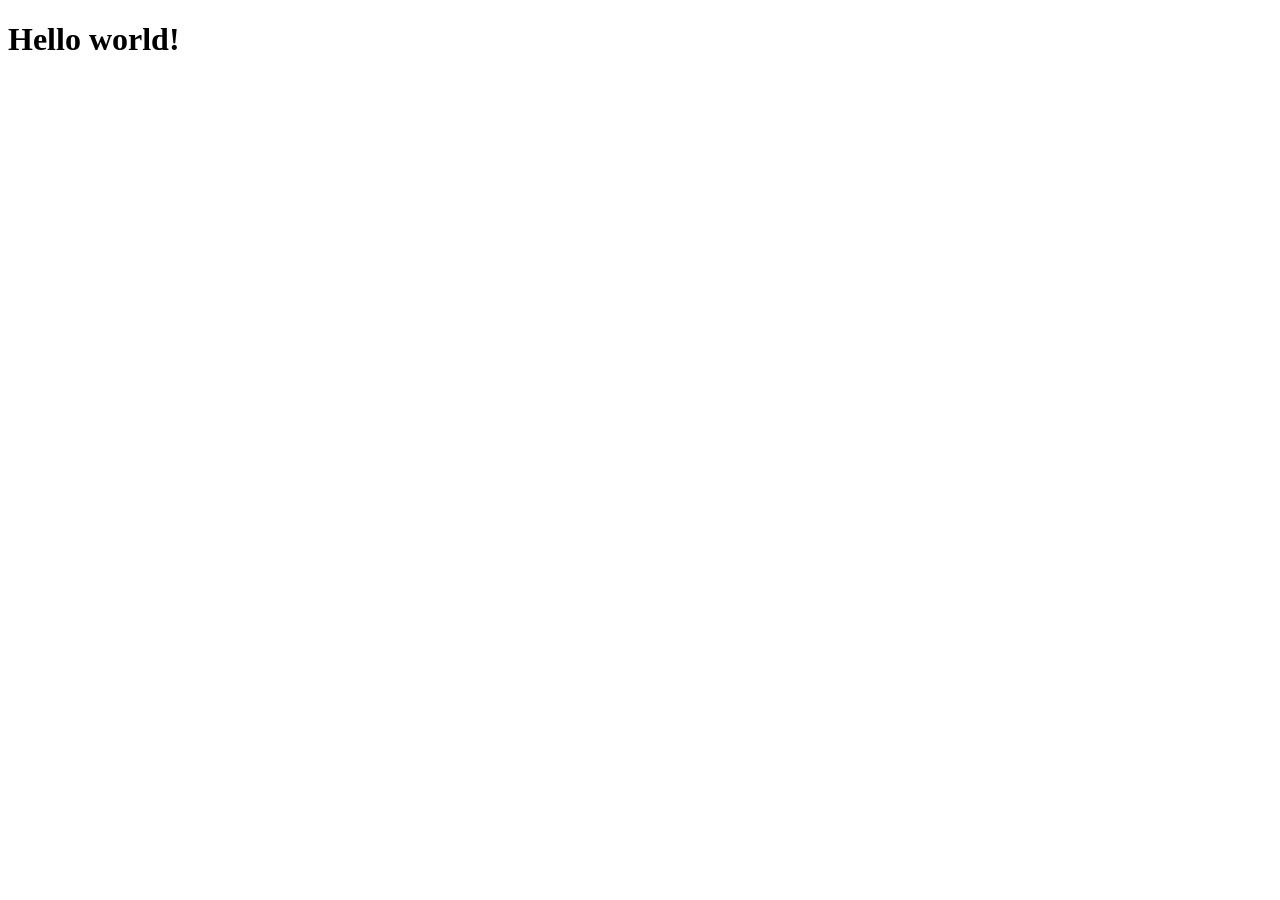
==== index.html @ 7daef197 "ready for deploy" ====
<!doctype html>
<html>
<head>
  <meta charset="utf-8">
  <title>DeployTest</title>
  <base href="/">

  <meta name="viewport" content="width=device-width, initial-scale=1">
  <link rel="icon" type="image/x-icon" href="favicon.ico">
<link href="styles.d41d8cd98f00b204e980.bundle.css" rel="stylesheet"/></head>
<body>
  <dplt-root>Loading...</dplt-root>
<script type="text/javascript" src="inline.7e8ec5a4095b8fdb2c7c.bundle.js"></script><script type="text/javascript" src="polyfills.1c33de2f487bec257c47.bundle.js"></script><script type="text/javascript" src="vendor.839bb4415bcbc1e320fb.bundle.js"></script><script type="text/javascript" src="main.d7e59bf154851430f9c0.bundle.js"></script></body>
</html>
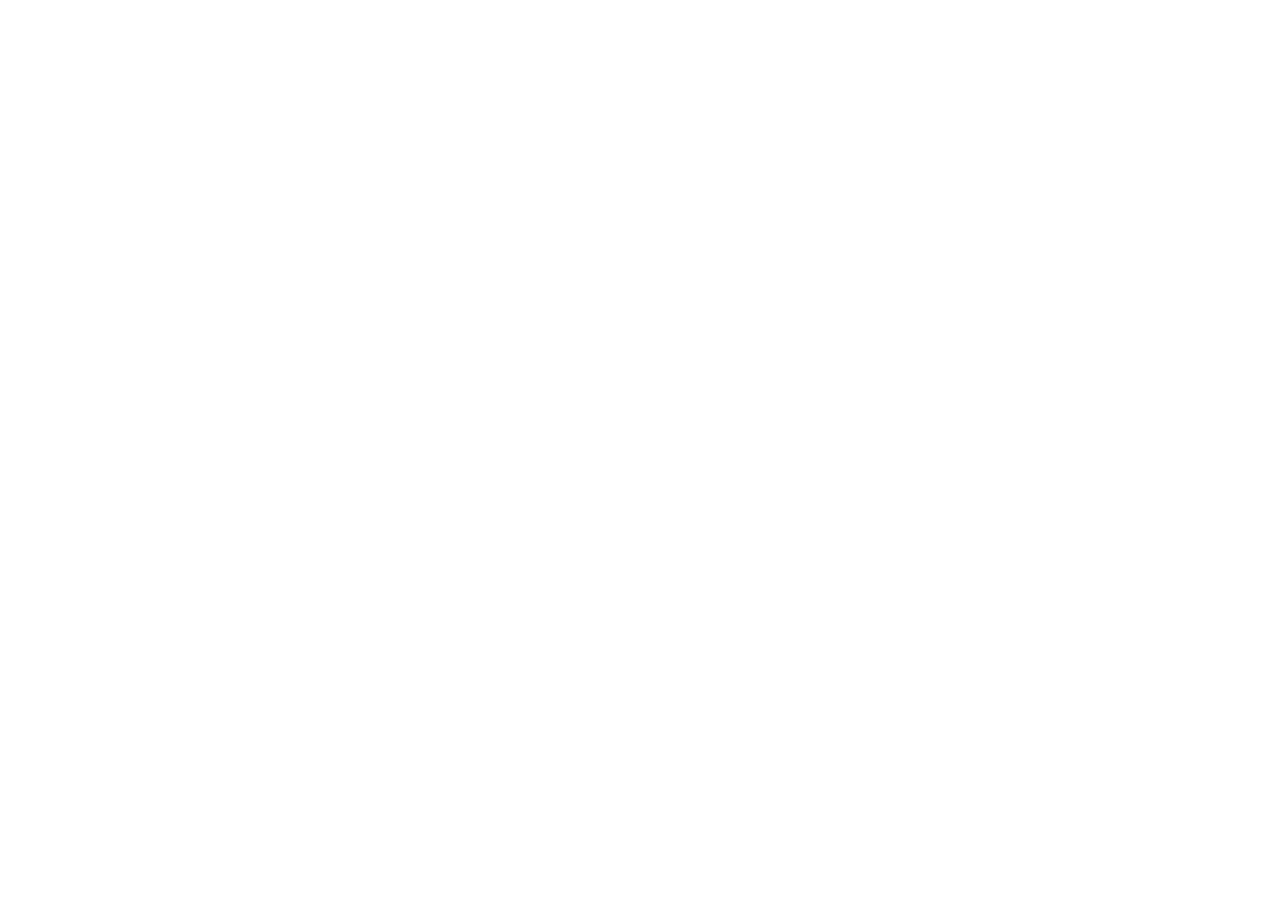
==== commit bd5dd0b1: "Publish from curriculum@2382e33" ====
--- a/index.html
+++ b/index.html
@@ -1,14 +1,56 @@
 <!doctype html>
-<html>
+<html lang="fr">
 <head>
-  <meta charset="utf-8">
-  <title>DeployTest</title>
-  <base href="/">
-
-  <meta name="viewport" content="width=device-width, initial-scale=1">
-  <link rel="icon" type="image/x-icon" href="favicon.ico">
-<link href="styles.d41d8cd98f00b204e980.bundle.css" rel="stylesheet"/></head>
+<meta charset="utf-8">
+<meta name="viewport" content="width=device-width, initial-scale=1">
+<title>Souleymane Harouna Mato</title>
+<meta http-equiv="refresh" content="0; url=https://souleymatoo.github.io/curriculum-page/">
+<link rel="canonical" href="https://souleymatoo.github.io/curriculum-page/">
+<meta name="description" content="CV de Souleymane Harouna Mato — Lead développeur Java / Spring · IA agentique">
+<style>
+  :root { --accent: #1f4e79; --bg: #eef1f5; --ink: #1a1d21; --soft: #4a5058; }
+  * { box-sizing: border-box; }
+  body {
+    margin: 0;
+    min-height: 100vh;
+    display: grid;
+    place-items: center;
+    font-family: Inter, "Helvetica Neue", Arial, sans-serif;
+    background: var(--bg);
+    color: var(--ink);
+    padding: 24px;
+  }
+  main {
+    max-width: 420px;
+    text-align: center;
+    background: #fff;
+    border-radius: 14px;
+    padding: 36px 28px;
+    box-shadow: 0 1px 2px rgba(16, 24, 40, 0.06), 0 12px 32px rgba(16, 24, 40, 0.09);
+  }
+  h1 { margin: 0 0 8px; font-size: 1.35rem; color: var(--accent); letter-spacing: -0.02em; }
+  p { margin: 0 0 20px; color: var(--soft); line-height: 1.5; font-size: 0.95rem; }
+  a.btn {
+    display: inline-block;
+    background: var(--accent);
+    color: #fff;
+    text-decoration: none;
+    font-weight: 600;
+    font-size: 0.92rem;
+    padding: 10px 16px;
+    border-radius: 8px;
+  }
+  a.btn:hover { filter: brightness(1.08); }
+</style>
+<script>
+  location.replace("https://souleymatoo.github.io/curriculum-page/");
+</script>
+</head>
 <body>
-  <dplt-root>Loading...</dplt-root>
-<script type="text/javascript" src="inline.7e8ec5a4095b8fdb2c7c.bundle.js"></script><script type="text/javascript" src="polyfills.1c33de2f487bec257c47.bundle.js"></script><script type="text/javascript" src="vendor.839bb4415bcbc1e320fb.bundle.js"></script><script type="text/javascript" src="main.d7e59bf154851430f9c0.bundle.js"></script></body>
+<main>
+  <h1>Souleymane Harouna Mato</h1>
+  <p>Redirection vers le CV…</p>
+  <a class="btn" href="https://souleymatoo.github.io/curriculum-page/">Ouvrir le CV</a>
+</main>
+</body>
 </html>
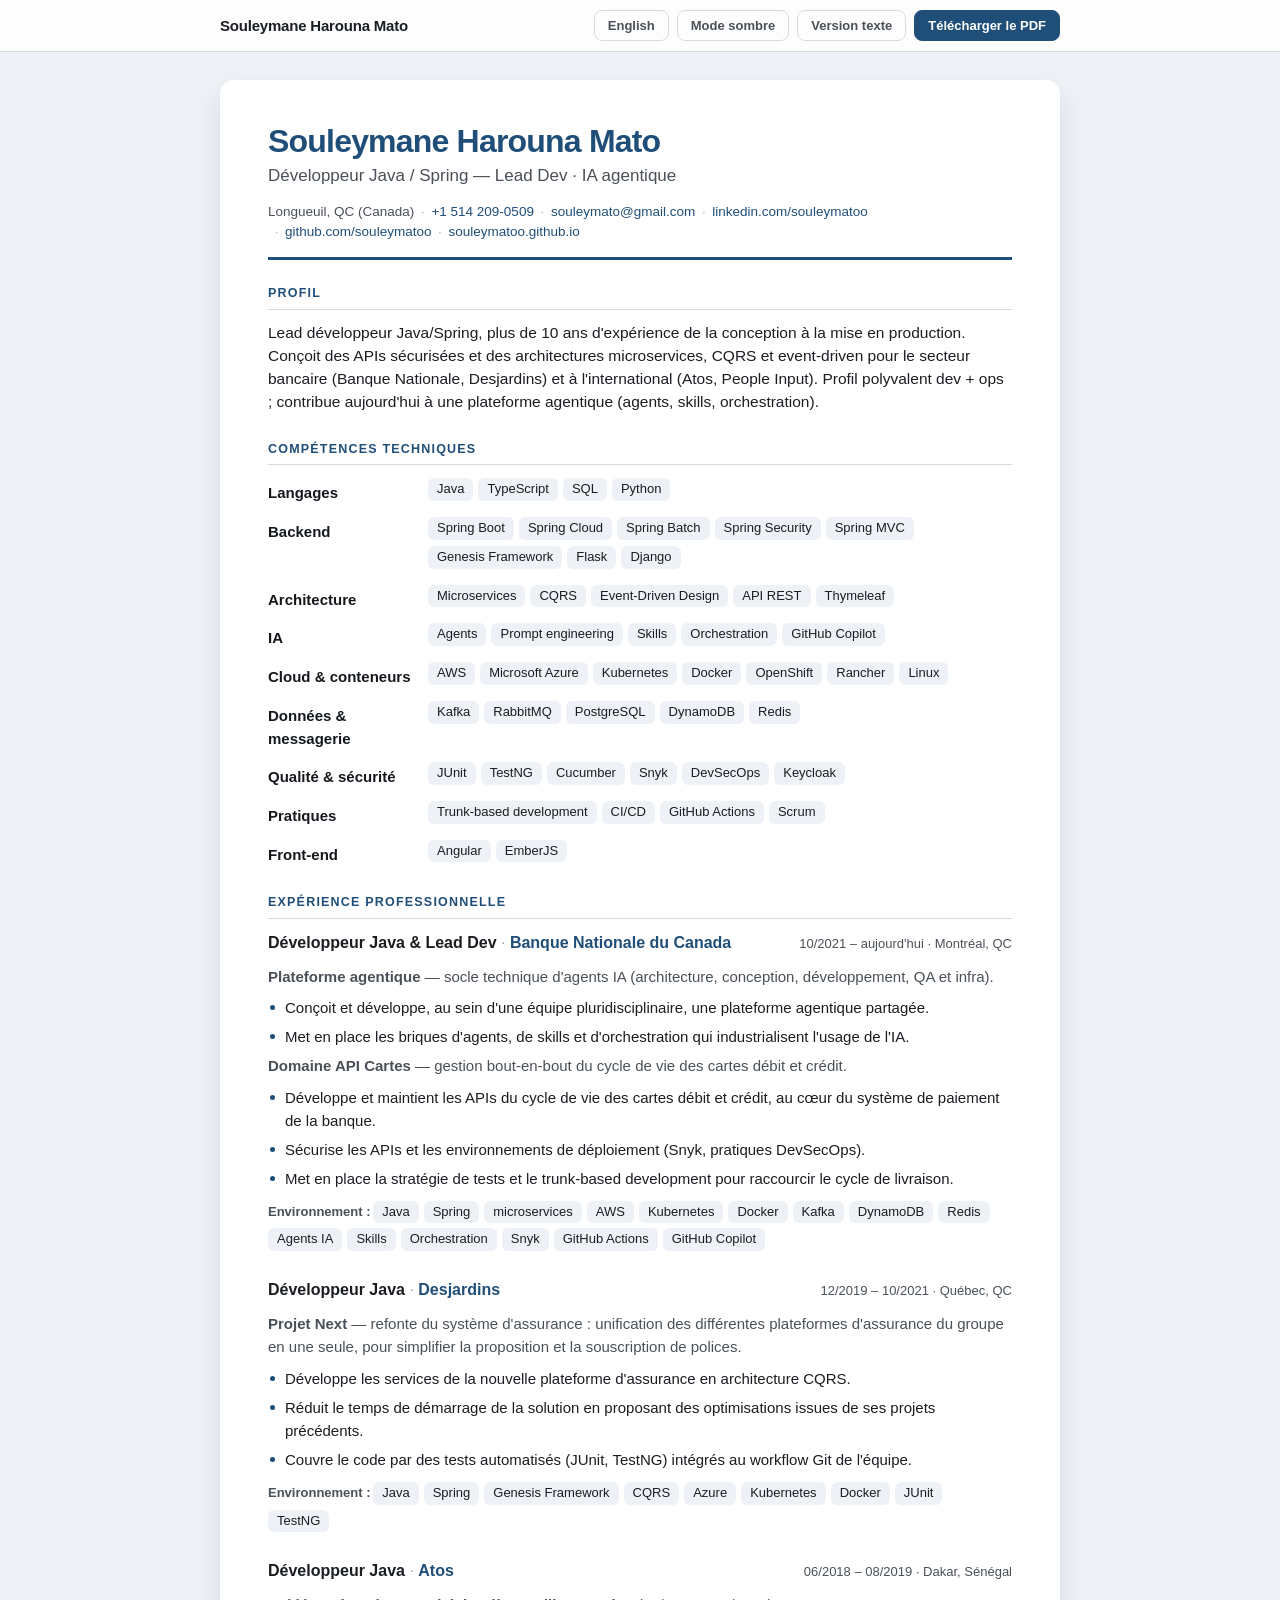
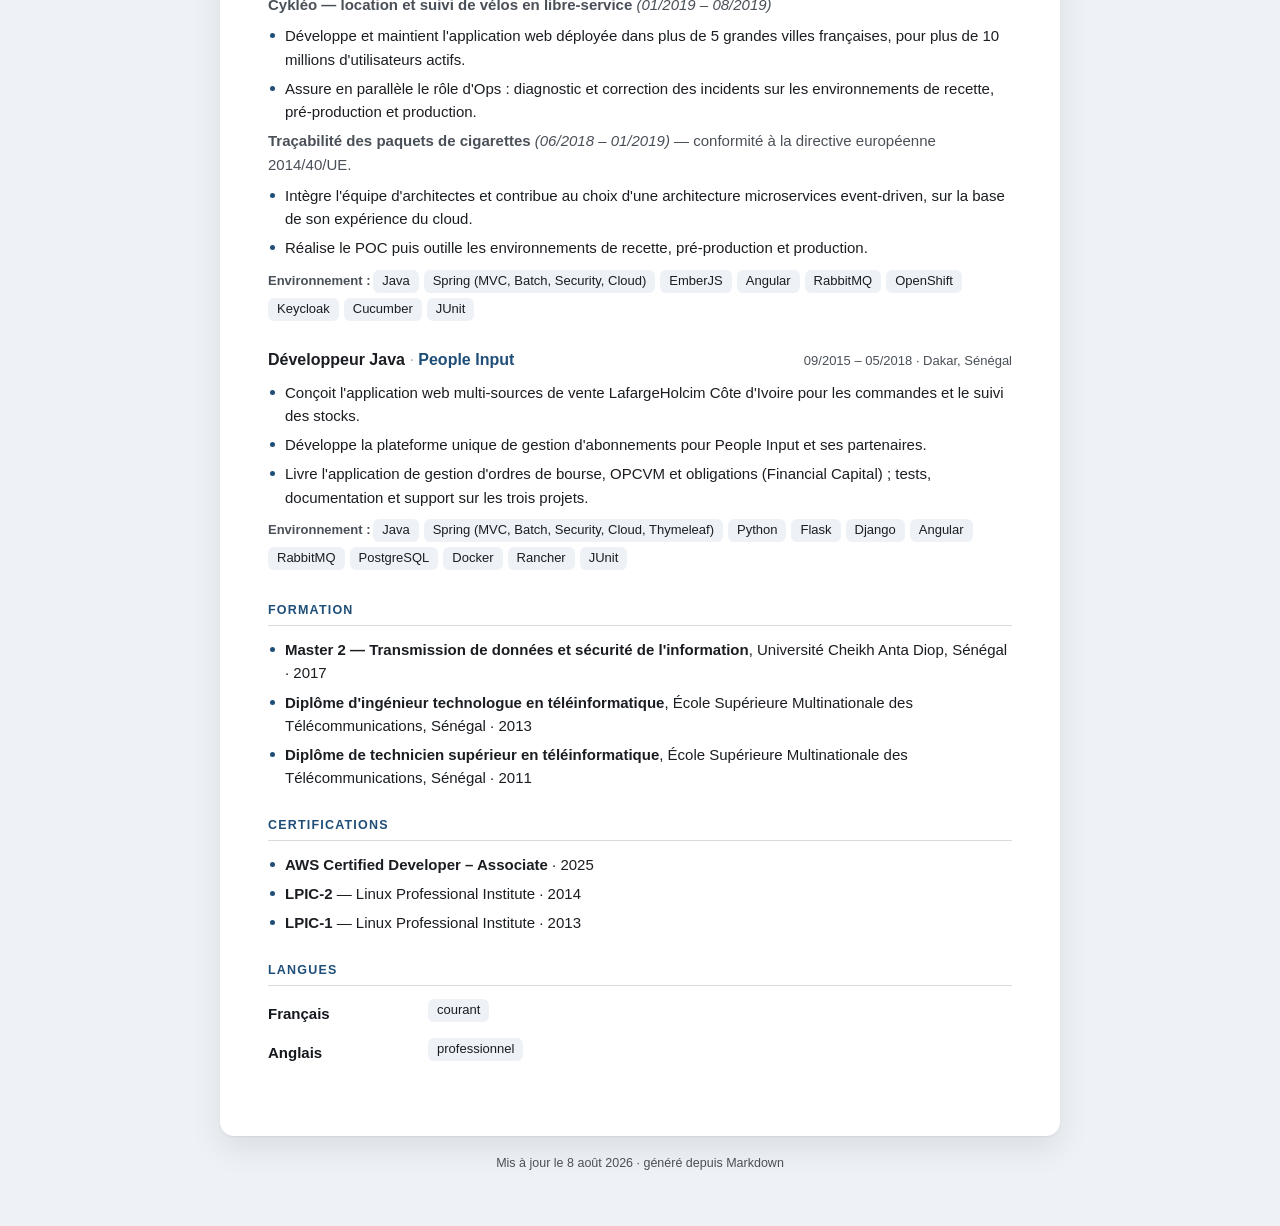
==== commit a9f4b2b0: "Publish from curriculum@72597ad" ====
--- a/index.html
+++ b/index.html
@@ -1,56 +1,193 @@
 <!doctype html>
-<html lang="fr">
+<html lang="fr" data-theme="light">
 <head>
 <meta charset="utf-8">
 <meta name="viewport" content="width=device-width, initial-scale=1">
-<title>Souleymane Harouna Mato</title>
-<meta http-equiv="refresh" content="0; url=https://souleymatoo.github.io/curriculum-page/">
-<link rel="canonical" href="https://souleymatoo.github.io/curriculum-page/">
-<meta name="description" content="CV de Souleymane Harouna Mato — Lead développeur Java / Spring · IA agentique">
-<style>
-  :root { --accent: #1f4e79; --bg: #eef1f5; --ink: #1a1d21; --soft: #4a5058; }
-  * { box-sizing: border-box; }
-  body {
-    margin: 0;
-    min-height: 100vh;
-    display: grid;
-    place-items: center;
-    font-family: Inter, "Helvetica Neue", Arial, sans-serif;
-    background: var(--bg);
-    color: var(--ink);
-    padding: 24px;
-  }
-  main {
-    max-width: 420px;
-    text-align: center;
-    background: #fff;
-    border-radius: 14px;
-    padding: 36px 28px;
-    box-shadow: 0 1px 2px rgba(16, 24, 40, 0.06), 0 12px 32px rgba(16, 24, 40, 0.09);
-  }
-  h1 { margin: 0 0 8px; font-size: 1.35rem; color: var(--accent); letter-spacing: -0.02em; }
-  p { margin: 0 0 20px; color: var(--soft); line-height: 1.5; font-size: 0.95rem; }
-  a.btn {
-    display: inline-block;
-    background: var(--accent);
-    color: #fff;
-    text-decoration: none;
-    font-weight: 600;
-    font-size: 0.92rem;
-    padding: 10px 16px;
-    border-radius: 8px;
-  }
-  a.btn:hover { filter: brightness(1.08); }
-</style>
-<script>
-  location.replace("https://souleymatoo.github.io/curriculum-page/");
-</script>
+<title>Souleymane Harouna Mato — Développeur Java / Spring — Lead Dev · IA agentique</title>
+<meta name="description" content="Lead développeur Java/Spring, plus de 10 ans d&#39;expérience de la conception à la mise en production. Conçoit des APIs sécurisées et des architectures microservices, CQRS et event-dr">
+<meta name="author" content="Souleymane Harouna Mato">
+<meta property="og:type" content="profile">
+<meta property="og:title" content="Souleymane Harouna Mato — Développeur Java / Spring — Lead Dev · IA agentique">
+<meta property="og:description" content="Lead développeur Java/Spring, plus de 10 ans d&#39;expérience de la conception à la mise en production. Conçoit des APIs sécurisées et des architectures microservices, CQRS et event-dr">
+<link rel="alternate" hreflang="en" href="en.html">
+<link rel="stylesheet" href="assets/site.css">
+<link rel="icon" href="data:image/svg+xml,<svg xmlns='http://www.w3.org/2000/svg' viewBox='0 0 100 100'><text y='.9em' font-size='90'>📄</text></svg>">
+<script type="application/ld+json">{"@context":"https://schema.org","@type":"Person","name":"Souleymane Harouna Mato","jobTitle":"Développeur Java / Spring — Lead Dev · IA agentique","email":"mailto:souleymato@gmail.com","telephone":"+1 514 209-0509","address":"Longueuil, QC (Canada)","url":"https://www.linkedin.com/in/souleymane-mato-aa4ab8a3","sameAs":["https://www.linkedin.com/in/souleymane-mato-aa4ab8a3","https://github.com/souleymatoo","https://souleymatoo.github.io/"]}</script>
+<style>:root { --accent: #1f4e79; }</style>
 </head>
 <body>
-<main>
-  <h1>Souleymane Harouna Mato</h1>
-  <p>Redirection vers le CV…</p>
-  <a class="btn" href="https://souleymatoo.github.io/curriculum-page/">Ouvrir le CV</a>
+<a class="skip-link" href="#content">Aller au contenu</a>
+<header class="topbar">
+  <div class="topbar-inner">
+    <span class="topbar-name">Souleymane Harouna Mato</span>
+    <nav class="topbar-actions" aria-label="Actions">
+      <a class="btn btn-ghost" href="en.html" hreflang="en">English</a>
+      <button class="btn btn-ghost" type="button" id="theme-toggle" aria-live="polite">Mode sombre</button>
+      <a class="btn btn-ghost" href="cv-fr.txt" download>Version texte</a>
+      <a class="btn btn-primary" href="CV-Souleymane-Harouna-Mato-FR.pdf" download>Télécharger le PDF</a>
+    </nav>
+  </div>
+</header>
+<main id="content" class="page">
+  <article class="cv" lang="fr">
+    <header class="cv-header">
+      <h1 class="cv-name">Souleymane Harouna Mato</h1>
+      <p class="cv-headline">Développeur Java / Spring — Lead Dev · IA agentique</p>
+      <ul class="cv-contact">
+        <li>Longueuil, QC (Canada)</li>
+        <li><a href="tel:+15142090509">+1 514 209-0509</a></li>
+        <li><a href="mailto:souleymato@gmail.com">souleymato@gmail.com</a></li>
+        <li><a href="https://www.linkedin.com/in/souleymane-mato-aa4ab8a3">linkedin.com/souleymatoo</a></li>
+        <li><a href="https://github.com/souleymatoo">github.com/souleymatoo</a></li>
+        <li><a href="https://souleymatoo.github.io/">souleymatoo.github.io</a></li>
+      </ul>
+    </header>
+    <section class="cv-section cv-section--summary" id="profil">
+      <h2>Profil</h2>
+      
+      <p>Lead développeur Java/Spring, plus de 10 ans d&#39;expérience de la conception à la mise en production. Conçoit des APIs sécurisées et des architectures microservices, CQRS et event-driven pour le secteur bancaire (Banque Nationale, Desjardins) et à l&#39;international (Atos, People Input). Profil polyvalent dev + ops ; contribue aujourd&#39;hui à une plateforme agentique (agents, skills, orchestration).</p>
+    </section>
+    <section class="cv-section cv-section--skills" id="competences-techniques">
+      <h2>Compétences techniques</h2>
+      
+      <dl class="groups"><div class="group">
+          <dt>Langages</dt>
+          <dd><span class="tag">Java</span><span class="tag-sep"> · </span><span class="tag">TypeScript</span><span class="tag-sep"> · </span><span class="tag">SQL</span><span class="tag-sep"> · </span><span class="tag">Python</span></dd>
+        </div>
+        <div class="group">
+          <dt>Backend</dt>
+          <dd><span class="tag">Spring Boot</span><span class="tag-sep"> · </span><span class="tag">Spring Cloud</span><span class="tag-sep"> · </span><span class="tag">Spring Batch</span><span class="tag-sep"> · </span><span class="tag">Spring Security</span><span class="tag-sep"> · </span><span class="tag">Spring MVC</span><span class="tag-sep"> · </span><span class="tag">Genesis Framework</span><span class="tag-sep"> · </span><span class="tag">Flask</span><span class="tag-sep"> · </span><span class="tag">Django</span></dd>
+        </div>
+        <div class="group">
+          <dt>Architecture</dt>
+          <dd><span class="tag">Microservices</span><span class="tag-sep"> · </span><span class="tag">CQRS</span><span class="tag-sep"> · </span><span class="tag">Event-Driven Design</span><span class="tag-sep"> · </span><span class="tag">API REST</span><span class="tag-sep"> · </span><span class="tag">Thymeleaf</span></dd>
+        </div>
+        <div class="group">
+          <dt>IA</dt>
+          <dd><span class="tag">Agents</span><span class="tag-sep"> · </span><span class="tag">Prompt engineering</span><span class="tag-sep"> · </span><span class="tag">Skills</span><span class="tag-sep"> · </span><span class="tag">Orchestration</span><span class="tag-sep"> · </span><span class="tag">GitHub Copilot</span></dd>
+        </div>
+        <div class="group">
+          <dt>Cloud &amp; conteneurs</dt>
+          <dd><span class="tag">AWS</span><span class="tag-sep"> · </span><span class="tag">Microsoft Azure</span><span class="tag-sep"> · </span><span class="tag">Kubernetes</span><span class="tag-sep"> · </span><span class="tag">Docker</span><span class="tag-sep"> · </span><span class="tag">OpenShift</span><span class="tag-sep"> · </span><span class="tag">Rancher</span><span class="tag-sep"> · </span><span class="tag">Linux</span></dd>
+        </div>
+        <div class="group">
+          <dt>Données &amp; messagerie</dt>
+          <dd><span class="tag">Kafka</span><span class="tag-sep"> · </span><span class="tag">RabbitMQ</span><span class="tag-sep"> · </span><span class="tag">PostgreSQL</span><span class="tag-sep"> · </span><span class="tag">DynamoDB</span><span class="tag-sep"> · </span><span class="tag">Redis</span></dd>
+        </div>
+        <div class="group">
+          <dt>Qualité &amp; sécurité</dt>
+          <dd><span class="tag">JUnit</span><span class="tag-sep"> · </span><span class="tag">TestNG</span><span class="tag-sep"> · </span><span class="tag">Cucumber</span><span class="tag-sep"> · </span><span class="tag">Snyk</span><span class="tag-sep"> · </span><span class="tag">DevSecOps</span><span class="tag-sep"> · </span><span class="tag">Keycloak</span></dd>
+        </div>
+        <div class="group">
+          <dt>Pratiques</dt>
+          <dd><span class="tag">Trunk-based development</span><span class="tag-sep"> · </span><span class="tag">CI/CD</span><span class="tag-sep"> · </span><span class="tag">GitHub Actions</span><span class="tag-sep"> · </span><span class="tag">Scrum</span></dd>
+        </div>
+        <div class="group">
+          <dt>Front-end</dt>
+          <dd><span class="tag">Angular</span><span class="tag-sep"> · </span><span class="tag">EmberJS</span></dd>
+        </div></dl>
+    </section>
+    <section class="cv-section cv-section--experience" id="experience-professionnelle">
+      <h2>Expérience professionnelle</h2>
+      
+      <article class="entry">
+        <div class="entry-head">
+          <h3 class="entry-title"><span class="entry-role">Développeur Java &amp; Lead Dev</span><span class="entry-sep"> · </span><span class="entry-org">Banque Nationale du Canada</span></h3>
+          <p class="entry-meta">10/2021 – aujourd&#39;hui · Montréal, QC</p>
+        </div>
+        <p class="entry-note entry-note--lead"><strong>Plateforme agentique</strong> — socle technique d&#39;agents IA (architecture, conception, développement, QA et infra).</p>
+        <ul class="bullets"><li>Conçoit et développe, au sein d&#39;une équipe pluridisciplinaire, une plateforme agentique partagée.</li>
+          <li>Met en place les briques d&#39;agents, de skills et d&#39;orchestration qui industrialisent l&#39;usage de l&#39;IA.</li></ul>
+        <p class="entry-note entry-note--lead"><strong>Domaine API Cartes</strong> — gestion bout-en-bout du cycle de vie des cartes débit et crédit.</p>
+        <ul class="bullets"><li>Développe et maintient les APIs du cycle de vie des cartes débit et crédit, au cœur du système de paiement de la banque.</li>
+          <li>Sécurise les APIs et les environnements de déploiement (Snyk, pratiques DevSecOps).</li>
+          <li>Met en place la stratégie de tests et le trunk-based development pour raccourcir le cycle de livraison.</li></ul>
+        <p class="stack"><span class="stack-label">Environnement : </span><span class="tag">Java</span><span class="tag-sep"> · </span><span class="tag">Spring</span><span class="tag-sep"> · </span><span class="tag">microservices</span><span class="tag-sep"> · </span><span class="tag">AWS</span><span class="tag-sep"> · </span><span class="tag">Kubernetes</span><span class="tag-sep"> · </span><span class="tag">Docker</span><span class="tag-sep"> · </span><span class="tag">Kafka</span><span class="tag-sep"> · </span><span class="tag">DynamoDB</span><span class="tag-sep"> · </span><span class="tag">Redis</span><span class="tag-sep"> · </span><span class="tag">Agents IA</span><span class="tag-sep"> · </span><span class="tag">Skills</span><span class="tag-sep"> · </span><span class="tag">Orchestration</span><span class="tag-sep"> · </span><span class="tag">Snyk</span><span class="tag-sep"> · </span><span class="tag">GitHub Actions</span><span class="tag-sep"> · </span><span class="tag">GitHub Copilot</span></p>
+      </article>
+      <article class="entry">
+        <div class="entry-head">
+          <h3 class="entry-title"><span class="entry-role">Développeur Java</span><span class="entry-sep"> · </span><span class="entry-org">Desjardins</span></h3>
+          <p class="entry-meta">12/2019 – 10/2021 · Québec, QC</p>
+        </div>
+        <p class="entry-note entry-note--lead"><strong>Projet Next</strong> — refonte du système d&#39;assurance : unification des différentes plateformes d&#39;assurance du groupe en une seule, pour simplifier la proposition et la souscription de polices.</p>
+        <ul class="bullets"><li>Développe les services de la nouvelle plateforme d&#39;assurance en architecture CQRS.</li>
+          <li>Réduit le temps de démarrage de la solution en proposant des optimisations issues de ses projets précédents.</li>
+          <li>Couvre le code par des tests automatisés (JUnit, TestNG) intégrés au workflow Git de l&#39;équipe.</li></ul>
+        <p class="stack"><span class="stack-label">Environnement : </span><span class="tag">Java</span><span class="tag-sep"> · </span><span class="tag">Spring</span><span class="tag-sep"> · </span><span class="tag">Genesis Framework</span><span class="tag-sep"> · </span><span class="tag">CQRS</span><span class="tag-sep"> · </span><span class="tag">Azure</span><span class="tag-sep"> · </span><span class="tag">Kubernetes</span><span class="tag-sep"> · </span><span class="tag">Docker</span><span class="tag-sep"> · </span><span class="tag">JUnit</span><span class="tag-sep"> · </span><span class="tag">TestNG</span></p>
+      </article>
+      <article class="entry">
+        <div class="entry-head">
+          <h3 class="entry-title"><span class="entry-role">Développeur Java</span><span class="entry-sep"> · </span><span class="entry-org">Atos</span></h3>
+          <p class="entry-meta">06/2018 – 08/2019 · Dakar, Sénégal</p>
+        </div>
+        <p class="entry-note entry-note--lead"><strong>Cykléo — location et suivi de vélos en libre-service</strong> <em>(01/2019 – 08/2019)</em></p>
+        <ul class="bullets"><li>Développe et maintient l&#39;application web déployée dans plus de 5 grandes villes françaises, pour plus de 10 millions d&#39;utilisateurs actifs.</li>
+          <li>Assure en parallèle le rôle d&#39;Ops : diagnostic et correction des incidents sur les environnements de recette, pré-production et production.</li></ul>
+        <p class="entry-note entry-note--lead"><strong>Traçabilité des paquets de cigarettes</strong> <em>(06/2018 – 01/2019)</em> — conformité à la directive européenne 2014/40/UE.</p>
+        <ul class="bullets"><li>Intègre l&#39;équipe d&#39;architectes et contribue au choix d&#39;une architecture microservices event-driven, sur la base de son expérience du cloud.</li>
+          <li>Réalise le POC puis outille les environnements de recette, pré-production et production.</li></ul>
+        <p class="stack"><span class="stack-label">Environnement : </span><span class="tag">Java</span><span class="tag-sep"> · </span><span class="tag">Spring (MVC, Batch, Security, Cloud)</span><span class="tag-sep"> · </span><span class="tag">EmberJS</span><span class="tag-sep"> · </span><span class="tag">Angular</span><span class="tag-sep"> · </span><span class="tag">RabbitMQ</span><span class="tag-sep"> · </span><span class="tag">OpenShift</span><span class="tag-sep"> · </span><span class="tag">Keycloak</span><span class="tag-sep"> · </span><span class="tag">Cucumber</span><span class="tag-sep"> · </span><span class="tag">JUnit</span></p>
+      </article>
+      <article class="entry">
+        <div class="entry-head">
+          <h3 class="entry-title"><span class="entry-role">Développeur Java</span><span class="entry-sep"> · </span><span class="entry-org">People Input</span></h3>
+          <p class="entry-meta">09/2015 – 05/2018 · Dakar, Sénégal</p>
+        </div>
+        <ul class="bullets"><li>Conçoit l&#39;application web multi-sources de vente LafargeHolcim Côte d&#39;Ivoire pour les commandes et le suivi des stocks.</li>
+          <li>Développe la plateforme unique de gestion d&#39;abonnements pour People Input et ses partenaires.</li>
+          <li>Livre l&#39;application de gestion d&#39;ordres de bourse, OPCVM et obligations (Financial Capital) ; tests, documentation et support sur les trois projets.</li></ul>
+        <p class="stack"><span class="stack-label">Environnement : </span><span class="tag">Java</span><span class="tag-sep"> · </span><span class="tag">Spring (MVC, Batch, Security, Cloud, Thymeleaf)</span><span class="tag-sep"> · </span><span class="tag">Python</span><span class="tag-sep"> · </span><span class="tag">Flask</span><span class="tag-sep"> · </span><span class="tag">Django</span><span class="tag-sep"> · </span><span class="tag">Angular</span><span class="tag-sep"> · </span><span class="tag">RabbitMQ</span><span class="tag-sep"> · </span><span class="tag">PostgreSQL</span><span class="tag-sep"> · </span><span class="tag">Docker</span><span class="tag-sep"> · </span><span class="tag">Rancher</span><span class="tag-sep"> · </span><span class="tag">JUnit</span></p>
+      </article>
+    </section>
+    <section class="cv-section cv-section--education" id="formation">
+      <h2>Formation</h2>
+      
+      <ul class="bullets"><li><strong>Master 2 — Transmission de données et sécurité de l&#39;information</strong>, Université Cheikh Anta Diop, Sénégal · 2017</li>
+          <li><strong>Diplôme d&#39;ingénieur technologue en téléinformatique</strong>, École Supérieure Multinationale des Télécommunications, Sénégal · 2013</li>
+          <li><strong>Diplôme de technicien supérieur en téléinformatique</strong>, École Supérieure Multinationale des Télécommunications, Sénégal · 2011</li></ul>
+    </section>
+    <section class="cv-section cv-section--certifications" id="certifications">
+      <h2>Certifications</h2>
+      
+      <ul class="bullets"><li><strong>AWS Certified Developer – Associate</strong> · 2025</li>
+          <li><strong>LPIC-2</strong> — Linux Professional Institute · 2014</li>
+          <li><strong>LPIC-1</strong> — Linux Professional Institute · 2013</li></ul>
+    </section>
+    <section class="cv-section cv-section--languages" id="langues">
+      <h2>Langues</h2>
+      
+      <dl class="groups"><div class="group">
+          <dt>Français</dt>
+          <dd><span class="tag">courant</span></dd>
+        </div>
+        <div class="group">
+          <dt>Anglais</dt>
+          <dd><span class="tag">professionnel</span></dd>
+        </div></dl>
+    </section>
+  </article>
+  <footer class="page-footer">
+    <p>Mis à jour le 8 août 2026 · généré depuis Markdown</p>
+  </footer>
 </main>
+<script>
+(function () {
+  var root = document.documentElement;
+  var button = document.getElementById('theme-toggle');
+  var labels = { light: "Mode sombre", dark: "Mode clair" };
+  var stored = null;
+  try { stored = localStorage.getItem('cv-theme'); } catch (error) {}
+  var preferred = stored || (window.matchMedia('(prefers-color-scheme: dark)').matches ? 'dark' : 'light');
+  apply(preferred);
+  button.addEventListener('click', function () {
+    apply(root.dataset.theme === 'dark' ? 'light' : 'dark');
+  });
+  function apply(theme) {
+    root.dataset.theme = theme;
+    button.textContent = labels[theme];
+    try { localStorage.setItem('cv-theme', theme); } catch (error) {}
+  }
+})();
+</script>
 </body>
 </html>
--- a/assets/site.css
+++ b/assets/site.css
@@ -0,0 +1,470 @@
+/* Typography and layout of the CV itself.
+   Single column on purpose: multi-column CVs confuse the parsers recruiters
+   use to pre-screen applications.
+
+   Every colour goes through a variable so the website can re-theme the exact
+   same markup (dark mode) without overriding rules one by one.
+
+   Spacing and skill chips live here so the PDF matches the GitHub Pages look —
+   site.css only scales type for the screen. Tuned to stay within two pages. */
+
+:root {
+  --accent: #1f4e79;
+  --ink: #1a1d21;
+  --ink-strong: #14181d;
+  --ink-body: #383e46;
+  --ink-soft: #4a5058;
+  --ink-muted: #5c626a;
+  --ink-faint: #a8aeb6;
+  --rule: #d7dbe0;
+  --chip-bg: #e8edf3;
+}
+
+* { box-sizing: border-box; }
+
+html { -webkit-print-color-adjust: exact; print-color-adjust: exact; }
+
+body.print {
+  margin: 0;
+  background: #fff;
+}
+
+.cv {
+  font-family: Inter, "Helvetica Neue", Arial, "Liberation Sans", sans-serif;
+  font-size: 9.4pt;
+  line-height: 1.46;
+  color: var(--ink);
+  max-width: 100%;
+}
+
+.cv a { color: inherit; text-decoration: none; }
+.cv p { margin: 0 0 5pt; }
+.cv ul { margin: 0; padding: 0; list-style: none; }
+
+/* ---------- Header ---------- */
+
+.cv-header {
+  border-bottom: 1.7pt solid var(--accent);
+  padding-bottom: 8pt;
+  margin-bottom: 12pt;
+}
+
+.cv-name {
+  margin: 0;
+  font-size: 19.5pt;
+  font-weight: 700;
+  letter-spacing: -0.4pt;
+  color: var(--accent);
+  line-height: 1.1;
+}
+
+.cv-headline {
+  margin: 2.5pt 0 7pt;
+  font-size: 10.2pt;
+  font-weight: 500;
+  color: var(--ink-soft);
+}
+
+.cv-contact {
+  display: flex;
+  flex-wrap: wrap;
+  font-size: 8.6pt;
+  color: var(--ink-soft);
+  row-gap: 1.5pt;
+}
+
+.cv-contact li + li::before {
+  content: "·";
+  margin: 0 5pt;
+  color: var(--ink-faint);
+}
+
+.cv-contact a { color: var(--ink-soft); }
+
+/* ---------- Sections ---------- */
+
+.cv-section { margin-bottom: 12pt; }
+
+.cv-section h2 {
+  margin: 0 0 7pt;
+  padding-bottom: 3pt;
+  border-bottom: 0.7pt solid var(--rule);
+  font-size: 9.2pt;
+  font-weight: 700;
+  letter-spacing: 0.9pt;
+  text-transform: uppercase;
+  color: var(--accent);
+}
+
+.cv-section--summary p {
+  font-size: 9.55pt;
+  line-height: 1.48;
+  color: var(--ink);
+  margin-bottom: 0;
+}
+
+/* ---------- Experience entries ---------- */
+
+.entry {
+  margin-bottom: 10.5pt;
+  break-inside: avoid;
+  page-break-inside: avoid;
+}
+
+.entry:last-child { margin-bottom: 0; }
+
+.entry-head {
+  display: flex;
+  justify-content: space-between;
+  align-items: baseline;
+  gap: 8pt;
+  margin-bottom: 2.5pt;
+}
+
+.entry-title {
+  margin: 0;
+  font-size: 9.9pt;
+  font-weight: 600;
+  color: var(--ink-strong);
+}
+
+.entry-org { font-weight: 600; color: var(--accent); }
+.entry-sep { color: var(--ink-faint); font-weight: 400; }
+
+.entry-meta {
+  margin: 0;
+  font-size: 8.4pt;
+  font-weight: 500;
+  color: var(--ink-muted);
+  white-space: nowrap;
+  font-variant-numeric: tabular-nums;
+}
+
+.entry-note {
+  margin: 1.5pt 0 3.5pt;
+  color: var(--ink-body);
+}
+
+.entry-note--lead {
+  margin-top: 5.5pt;
+  margin-bottom: 2.5pt;
+  color: var(--ink-strong);
+}
+
+.entry-note--lead strong { font-weight: 600; }
+
+/* ---------- Bullets ---------- */
+
+.bullets {
+  margin: 1.5pt 0 3pt;
+}
+
+.bullets li {
+  position: relative;
+  padding-left: 10pt;
+  margin-bottom: 2.8pt;
+}
+
+.bullets li::before {
+  content: "";
+  position: absolute;
+  left: 1.5pt;
+  top: 4.8pt;
+  width: 2.5pt;
+  height: 2.5pt;
+  border-radius: 50%;
+  background: var(--accent);
+}
+
+.bullets .nested { margin-top: 2pt; }
+.bullets .nested li::before { background: var(--ink-faint); }
+
+/* ---------- Skill groups and tag chips ---------- */
+
+.groups { margin: 0.5pt 0 0; }
+
+.group {
+  display: flex;
+  gap: 7pt;
+  margin-bottom: 4pt;
+  align-items: flex-start;
+  break-inside: avoid;
+}
+
+.group:last-child { margin-bottom: 0; }
+
+.group dt {
+  flex: 0 0 23%;
+  padding-top: 1.2pt;
+  font-weight: 600;
+  color: var(--ink-strong);
+}
+
+.group dd {
+  margin: 0;
+  flex: 1;
+  color: var(--ink-body);
+  line-height: 1.5;
+}
+
+/* Separators are only for the plain-text export; chips replace them visually. */
+.tag-sep { display: none; }
+
+.tag {
+  display: inline-block;
+  background: var(--chip-bg);
+  border-radius: 2.5pt;
+  padding: 1pt 4.5pt;
+  margin: 0 2.5pt 2.5pt 0;
+  font-size: 7.9pt;
+  line-height: 1.3;
+  color: var(--ink);
+  vertical-align: baseline;
+}
+
+.stack {
+  margin: 4.5pt 0 0;
+  font-size: 8.3pt;
+  color: var(--ink-muted);
+  line-height: 1.5;
+}
+
+.stack-label {
+  display: inline-block;
+  font-weight: 600;
+  color: var(--ink-soft);
+  margin-right: 2pt;
+  margin-bottom: 2.5pt;
+}
+
+code {
+  font-family: "JetBrains Mono", "Liberation Mono", monospace;
+  font-size: 0.92em;
+}
+
+/* Education / certifications / languages sit lower on the page: keep them
+   a touch denser so the breathing room goes to the experience section. */
+.cv-section--education,
+.cv-section--certifications,
+.cv-section--languages {
+  margin-bottom: 10pt;
+}
+
+.cv-section--education .bullets li,
+.cv-section--certifications .bullets li {
+  margin-bottom: 2.2pt;
+}
+
+.cv-section--languages .group {
+  margin-bottom: 3pt;
+}
+
+
+/* Web presentation layer for the GitHub Pages site.
+   It reuses the print stylesheet (spacing, chips, colours) and only adjusts
+   what a screen needs: fluid sizing, dark mode and a sticky action bar. */
+
+:root {
+  --page-bg: #eef1f5;
+  --card-bg: #ffffff;
+  --text: #1a1d21;
+  --text-soft: #4a5058;
+  --line: #d7dbe0;
+  --bar-bg: rgba(255, 255, 255, 0.86);
+  --chip-bg: #eef2f7;
+  --shadow: 0 1px 2px rgba(16, 24, 40, 0.06), 0 12px 32px rgba(16, 24, 40, 0.09);
+}
+
+html[data-theme="dark"] {
+  --page-bg: #0e1116;
+  --card-bg: #161b22;
+  --text: #e4e8ee;
+  --text-soft: #9aa3ae;
+  --line: #2b323c;
+  --bar-bg: rgba(22, 27, 34, 0.86);
+  --chip-bg: #222a34;
+  --shadow: 0 1px 2px rgba(0, 0, 0, 0.4), 0 12px 32px rgba(0, 0, 0, 0.45);
+
+  /* Re-tint the print stylesheet rather than overriding each of its rules. */
+  --accent: #6ea8fe;
+  --ink: #e4e8ee;
+  --ink-strong: #f2f5f9;
+  --ink-body: #cdd4dd;
+  --ink-soft: #aab2bd;
+  --ink-muted: #98a1ac;
+  --ink-faint: #5b636e;
+  --rule: #2b323c;
+}
+
+html { scroll-behavior: smooth; }
+
+body {
+  margin: 0;
+  background: var(--page-bg);
+  color: var(--text);
+  font-family: Inter, "Helvetica Neue", Arial, "Liberation Sans", sans-serif;
+  transition: background-color 0.2s ease, color 0.2s ease;
+}
+
+.skip-link {
+  position: absolute;
+  left: -9999px;
+  top: 0;
+  background: var(--card-bg);
+  color: var(--text);
+  padding: 10px 16px;
+  z-index: 20;
+}
+
+.skip-link:focus { left: 8px; top: 8px; }
+
+/* ---------- Action bar ---------- */
+
+.topbar {
+  position: sticky;
+  top: 0;
+  z-index: 10;
+  background: var(--bar-bg);
+  backdrop-filter: saturate(180%) blur(12px);
+  border-bottom: 1px solid var(--line);
+}
+
+.topbar-inner {
+  max-width: 880px;
+  margin: 0 auto;
+  padding: 10px 20px;
+  display: flex;
+  align-items: center;
+  justify-content: space-between;
+  gap: 12px;
+}
+
+.topbar-name {
+  font-weight: 650;
+  font-size: 15px;
+  letter-spacing: -0.2px;
+  white-space: nowrap;
+  overflow: hidden;
+  text-overflow: ellipsis;
+}
+
+.topbar-actions {
+  display: flex;
+  gap: 8px;
+  flex-shrink: 0;
+}
+
+.btn {
+  font: inherit;
+  font-size: 13px;
+  font-weight: 550;
+  line-height: 1;
+  padding: 8px 13px;
+  border-radius: 8px;
+  border: 1px solid var(--line);
+  cursor: pointer;
+  text-decoration: none;
+  white-space: nowrap;
+  transition: background-color 0.15s ease, border-color 0.15s ease, transform 0.05s ease;
+}
+
+.btn:active { transform: translateY(1px); }
+
+.btn-ghost {
+  background: transparent;
+  color: var(--text-soft);
+}
+
+.btn-ghost:hover {
+  background: var(--chip-bg);
+  color: var(--text);
+}
+
+.btn-primary {
+  background: var(--accent);
+  border-color: var(--accent);
+  color: #fff;
+}
+
+.btn-primary:hover { filter: brightness(1.08); }
+
+/* ---------- Page and card ---------- */
+
+.page {
+  max-width: 880px;
+  margin: 0 auto;
+  padding: 28px 20px 56px;
+}
+
+.page .cv {
+  background: var(--card-bg);
+  color: var(--text);
+  border-radius: 14px;
+  box-shadow: var(--shadow);
+  padding: 44px 48px;
+  font-size: 15px;
+  line-height: 1.55;
+}
+
+.page-footer {
+  margin-top: 20px;
+  text-align: center;
+  font-size: 12.5px;
+  color: var(--text-soft);
+}
+
+.page-footer p { margin: 0; }
+
+/* ---------- Screen overrides of the print stylesheet ---------- */
+
+.page .cv-name { font-size: 32px; letter-spacing: -0.8px; }
+.page .cv-headline { font-size: 17px; margin: 4px 0 12px; }
+.page .cv-contact { font-size: 13.5px; gap: 0; color: var(--text-soft); }
+.page .cv-contact a { color: var(--accent); text-decoration: none; }
+.page .cv-contact a:hover { text-decoration: underline; }
+.page .cv-header { padding-bottom: 14px; margin-bottom: 24px; border-bottom-width: 3px; }
+
+.page .cv-section { margin-bottom: 26px; }
+.page .cv-section h2 { font-size: 12.5px; margin-bottom: 12px; padding-bottom: 5px; border-color: var(--line); }
+.page .cv-section--summary p { font-size: 15.5px; color: var(--text); }
+
+.page .entry { margin-bottom: 22px; }
+.page .entry-head { flex-wrap: wrap; }
+.page .entry-title { font-size: 16px; color: var(--text); }
+.page .entry-meta { font-size: 13px; color: var(--text-soft); }
+.page .entry-note { margin: 4px 0 8px; color: var(--text-soft); }
+
+.page .bullets li { padding-left: 17px; margin-bottom: 6px; }
+.page .bullets li::before { top: 9px; width: 5px; height: 5px; left: 2px; }
+
+.page .group { margin-bottom: 10px; flex-wrap: wrap; gap: 10px; }
+.page .group dt { flex-basis: 150px; padding-top: 4px; }
+.page .group dd { flex: 1; min-width: 220px; }
+
+.page .tag {
+  font-size: 13px;
+  border-radius: 6px;
+  padding: 3px 9px;
+  margin: 0 5px 5px 0;
+}
+
+.page .stack { font-size: 13px; margin-top: 10px; color: var(--text-soft); }
+.page .stack-label { color: var(--text-soft); margin-bottom: 5px; }
+
+@media (max-width: 640px) {
+  .page { padding: 16px 12px 40px; }
+  .page .cv { padding: 26px 20px; border-radius: 10px; font-size: 14.5px; }
+  .page .cv-name { font-size: 26px; }
+  .topbar-inner { padding: 8px 12px; }
+  .topbar-name { display: none; }
+  .topbar-actions { width: 100%; flex-wrap: wrap; justify-content: center; gap: 6px; }
+  .btn { padding: 8px 10px; font-size: 12.5px; }
+  .page .entry-meta { width: 100%; }
+}
+
+@media print {
+  .topbar, .page-footer, .skip-link { display: none; }
+  .page { padding: 0; max-width: none; }
+  .page .cv { box-shadow: none; border-radius: 0; padding: 0; }
+}
+
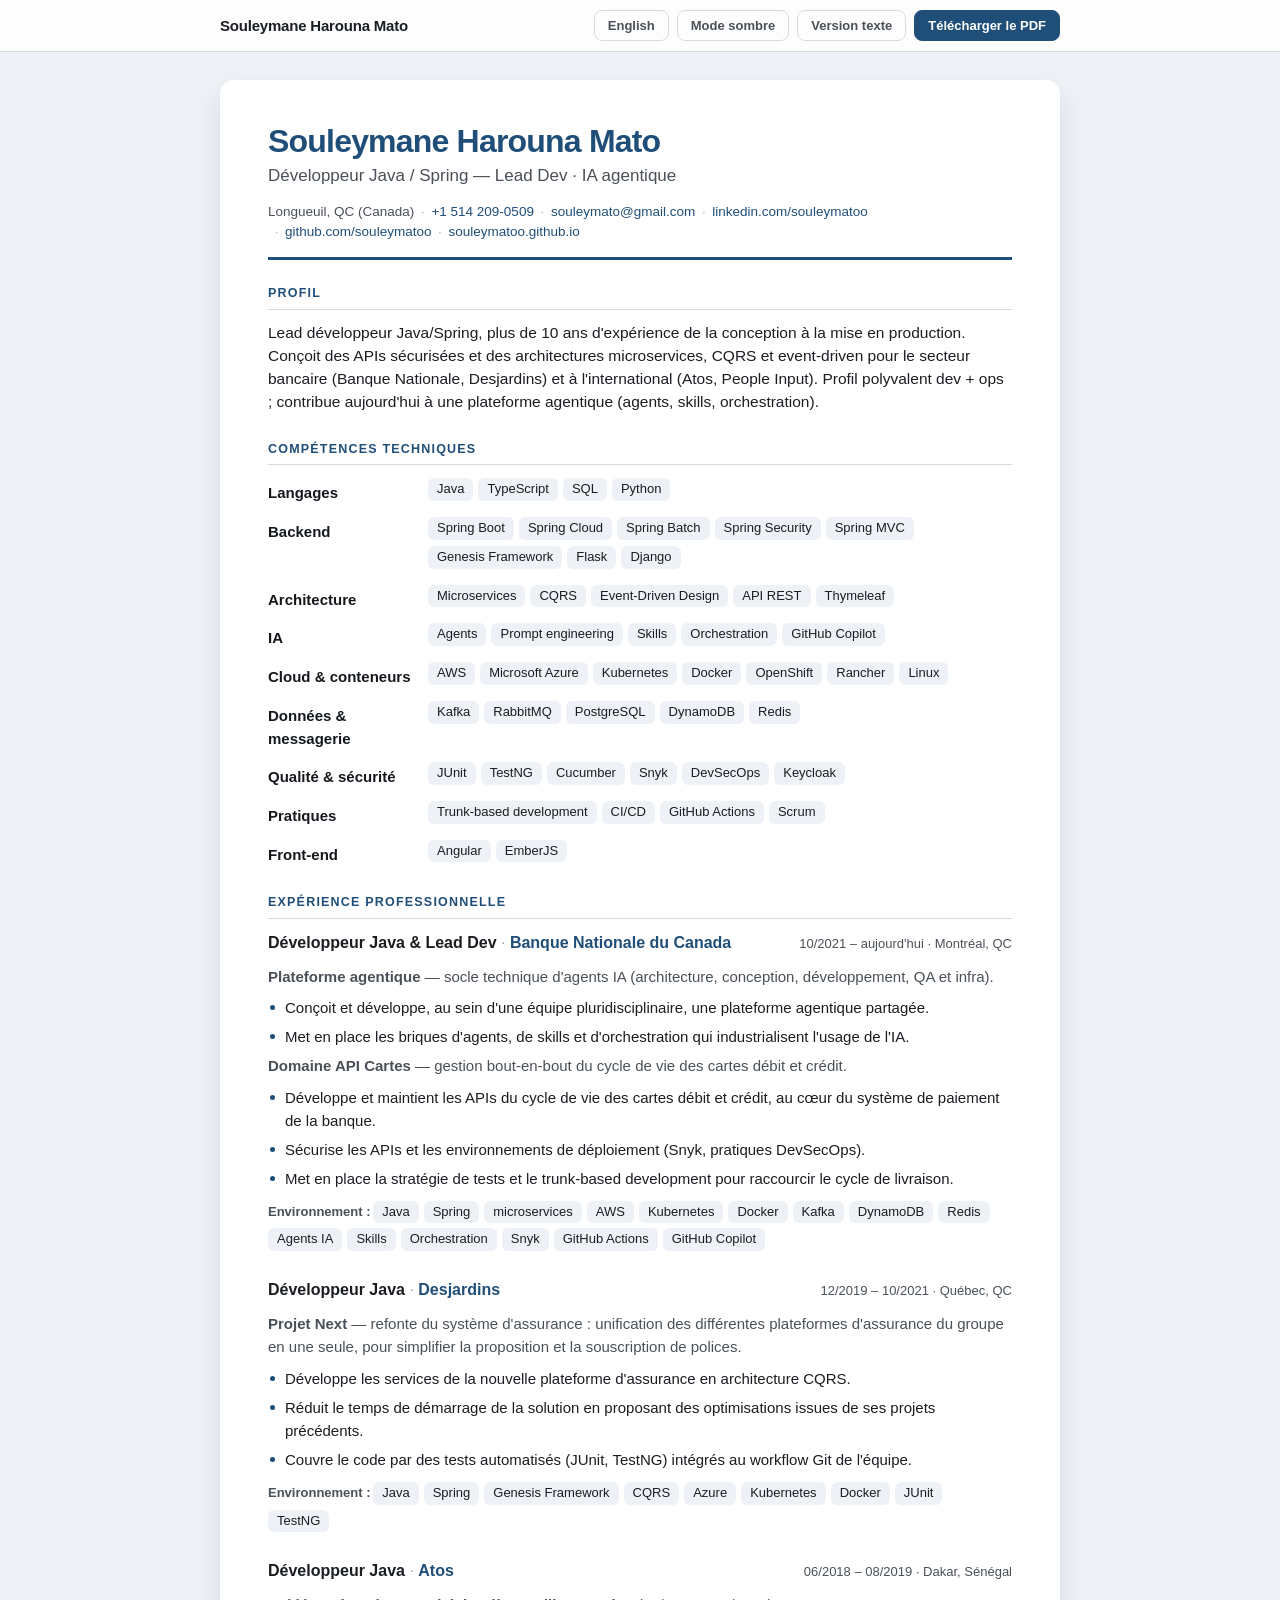
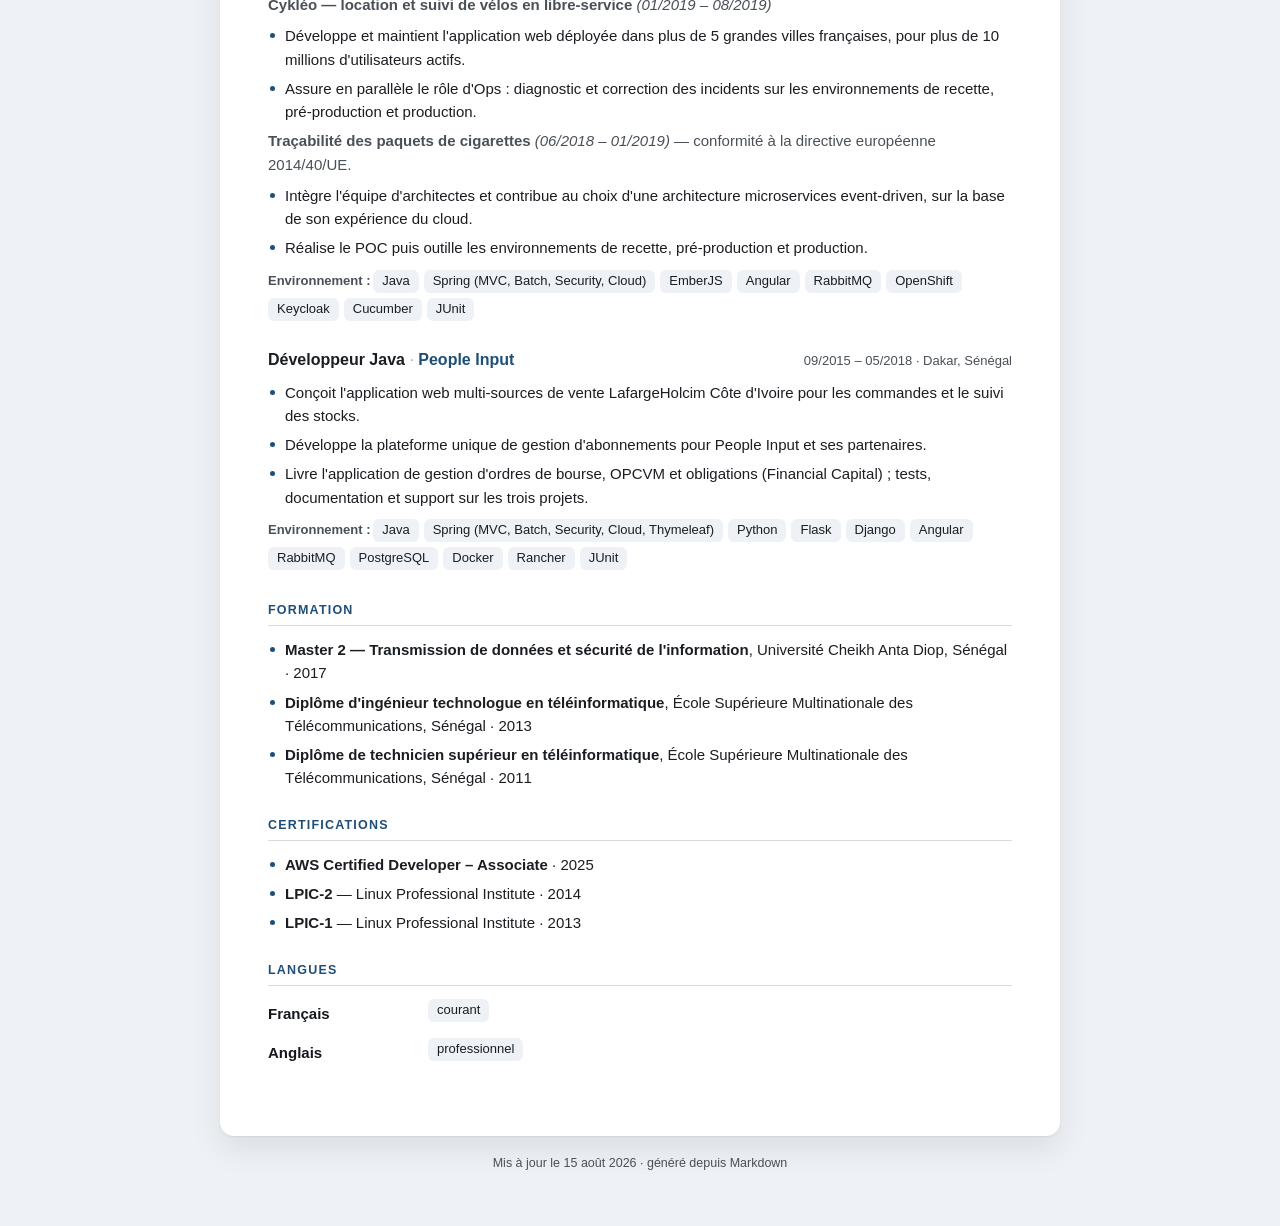
==== commit 67f0783a: "Publish from curriculum@b694079" ====
--- a/index.html
+++ b/index.html
@@ -167,7 +167,7 @@
     </section>
   </article>
   <footer class="page-footer">
-    <p>Mis à jour le 8 août 2026 · généré depuis Markdown</p>
+    <p>Mis à jour le 15 août 2026 · généré depuis Markdown</p>
   </footer>
 </main>
 <script>
